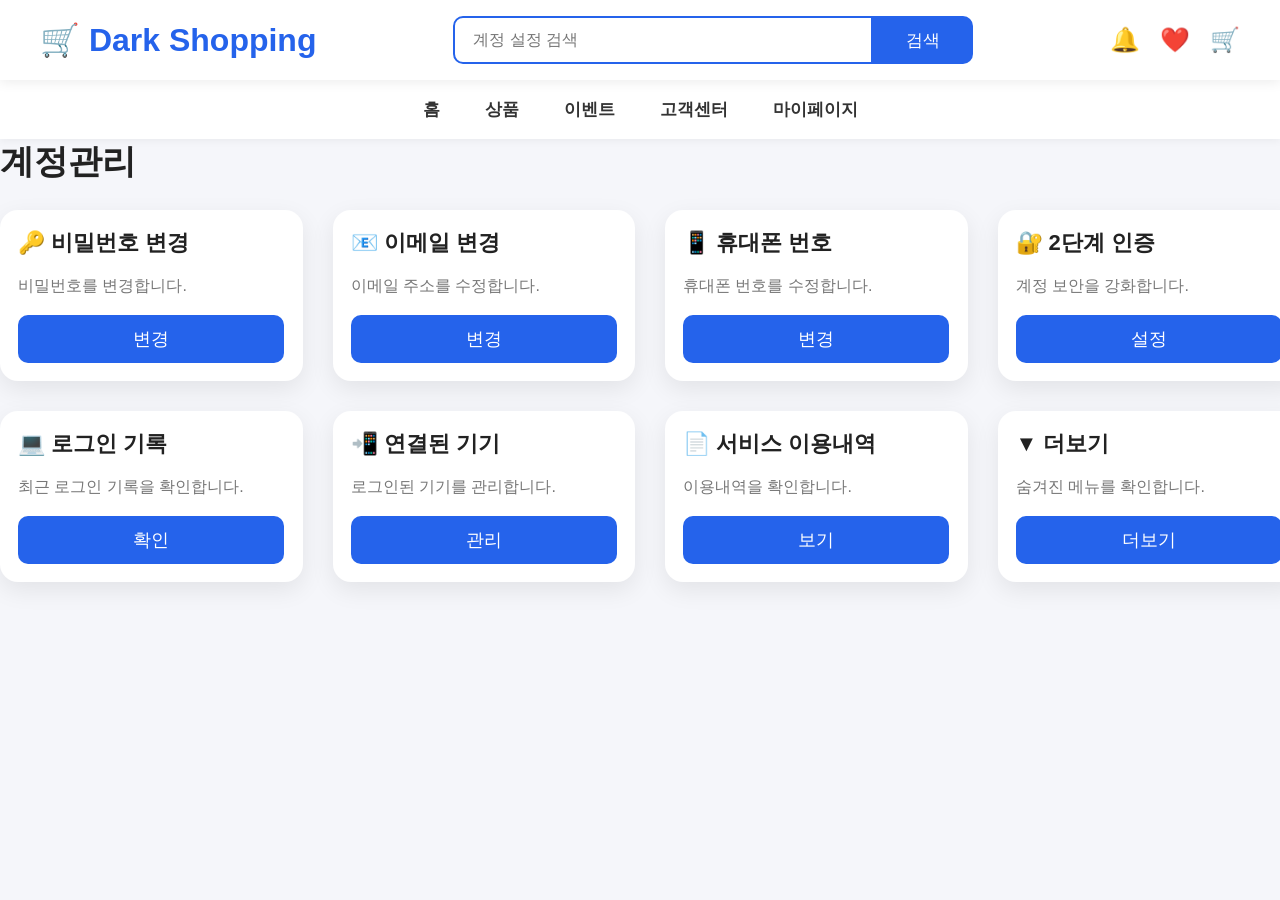
==== dark-account.html @ bb973501 "Create dark-account.html" ====
<!DOCTYPE html>
<html lang="ko">

<head>

<meta charset="UTF-8">
<meta name="viewport" content="width=device-width, initial-scale=1.0">

<title>계정관리</title>

<link rel="stylesheet" href="dark.css">

</head>

<body>

<header class="header">

<div class="logo">
🛒 Dark Shopping
</div>

<div class="searchBox">

<input
type="text"
placeholder="계정 설정 검색">

<button>검색</button>

</div>

<div class="userMenu">

<span>🔔</span>
<span>❤️</span>
<span>🛒</span>

</div>

</header>

<nav>

<a href="dark-home.html">홈</a>

<a href="#">상품</a>

<a href="#">이벤트</a>

<a href="#">고객센터</a>

<a href="dark-mypage.html">마이페이지</a>

</nav>

<section class="recommend">

<h2>

계정관리

</h2>

<div class="products">

<div class="card">

<h3>🔑 비밀번호 변경</h3>

<p>비밀번호를 변경합니다.</p>

<button>변경</button>

</div>

<div class="card">

<h3>📧 이메일 변경</h3>

<p>이메일 주소를 수정합니다.</p>

<button>변경</button>

</div>

<div class="card">

<h3>📱 휴대폰 번호</h3>

<p>휴대폰 번호를 수정합니다.</p>

<button>변경</button>

</div>

<div class="card">

<h3>🔐 2단계 인증</h3>

<p>계정 보안을 강화합니다.</p>

<button>설정</button>

</div>

<div class="card">

<h3>💻 로그인 기록</h3>

<p>최근 로그인 기록을 확인합니다.</p>

<button>확인</button>

</div>

<div class="card">

<h3>📲 연결된 기기</h3>

<p>로그인된 기기를 관리합니다.</p>

<button>관리</button>

</div>

<div class="card">

<h3>📄 서비스 이용내역</h3>

<p>이용내역을 확인합니다.</p>

<button>보기</button>

</div>

<div class="card">

<h3>▼ 더보기</h3>

<p>숨겨진 메뉴를 확인합니다.</p>

<button
onclick="location.href='dark-withdraw1.html'">

더보기

</button>

</div>

</div>

</section>

<script src="dark.js"></script>

</body>

</html>
---- dark.css ----
*{
margin:0;
padding:0;
box-sizing:border-box;
font-family:"Pretendard","Malgun Gothic",sans-serif;
}

body{
background:#f5f6fa;
color:#222;
}

/* HEADER */

.header{

height:80px;

background:white;

display:flex;

align-items:center;

justify-content:space-between;

padding:0 40px;

box-shadow:0 2px 12px rgba(0,0,0,.08);

position:sticky;

top:0;

z-index:999;

}

.logo{

font-size:32px;

font-weight:bold;

color:#2563eb;

}

.searchBox{

display:flex;

width:520px;

}

.searchBox input{

flex:1;

height:48px;

padding-left:18px;

border:2px solid #2563eb;

border-radius:10px 0 0 10px;

font-size:16px;

outline:none;

}

.searchBox button{

width:100px;

border:none;

background:#2563eb;

color:white;

font-size:17px;

cursor:pointer;

border-radius:0 10px 10px 0;

}

.userMenu{

display:flex;

align-items:center;

gap:20px;

font-size:24px;

}

.profile{

display:flex;

align-items:center;

gap:12px;

margin-left:15px;

}

.avatar{

width:45px;

height:45px;

border-radius:50%;

background:#2563eb;

color:white;

display:flex;

justify-content:center;

align-items:center;

font-weight:bold;

font-size:20px;

}

.profile p{

font-size:13px;

color:#777;

}

/* MENU */

nav{

background:white;

display:flex;

justify-content:center;

gap:45px;

padding:18px;

box-shadow:0 2px 8px rgba(0,0,0,.05);

}

nav a{

text-decoration:none;

color:#333;

font-size:17px;

font-weight:600;

transition:.25s;

}

nav a:hover{

color:#2563eb;

}

/* HERO */

.hero{

width:1300px;

margin:35px auto;

height:330px;

background:linear-gradient(135deg,#2563eb,#60a5fa);

border-radius:22px;

display:flex;

align-items:center;

padding-left:70px;

color:white;

}

.hero h1{

font-size:64px;

margin-bottom:20px;

}

.hero p{

font-size:24px;

margin-bottom:25px;

}

.hero button{

padding:15px 35px;

border:none;

background:white;

color:#2563eb;

font-size:18px;

border-radius:10px;

cursor:pointer;

font-weight:bold;

}

/* MISSION */

.mission{

width:1300px;

margin:auto;

margin-bottom:35px;

background:#fff7d6;

border-left:8px solid orange;

padding:25px;

border-radius:12px;

display:flex;

justify-content:space-between;

align-items:center;

}

.mission h2{

font-size:28px;

}

#timer{

font-size:30px;

font-weight:bold;

color:red;

}

#clickCount{

font-size:22px;

}

/* PRODUCTS */

.recommend{

width:1300px;

margin:auto;

margin-bottom:60px;

}

.recommend h2{

margin-bottom:25px;

font-size:34px;

}

.products{

display:grid;

grid-template-columns:repeat(4,1fr);

gap:30px;

}

.card{

background:white;

border-radius:18px;

overflow:hidden;

box-shadow:0 8px 25px rgba(0,0,0,.08);

transition:.3s;

}

.card:hover{

transform:translateY(-10px);

}

.card img{

width:100%;

height:230px;

object-fit:cover;

}

.card h3{

margin:18px;

font-size:22px;

}

.card p{

margin:0 18px;

color:#777;

}

.card h4{

margin:18px;

font-size:28px;

color:#2563eb;

}

.card button{

width:88%;

margin:18px;

height:48px;

border:none;

background:#2563eb;

color:white;

font-size:18px;

border-radius:10px;

cursor:pointer;

}

/* FOOTER */

footer{

margin-top:60px;

background:#1f2937;

color:white;

padding:45px;

text-align:center;

font-size:18px;

}

@media(max-width:1200px){

.hero,
.recommend,
.mission{

width:95%;

}

.products{

grid-template-columns:repeat(2,1fr);

}

.searchBox{

width:350px;

}

}

@media(max-width:700px){

.header{

flex-direction:column;

height:auto;

padding:20px;

gap:15px;

}

nav{

flex-wrap:wrap;

gap:20px;

}

.products{

grid-template-columns:1fr;

}

.searchBox{

width:100%;

}

.hero{

padding:30px;

height:auto;

}

.hero h1{

font-size:42px;

}

.hero p{

font-size:18px;

}

}
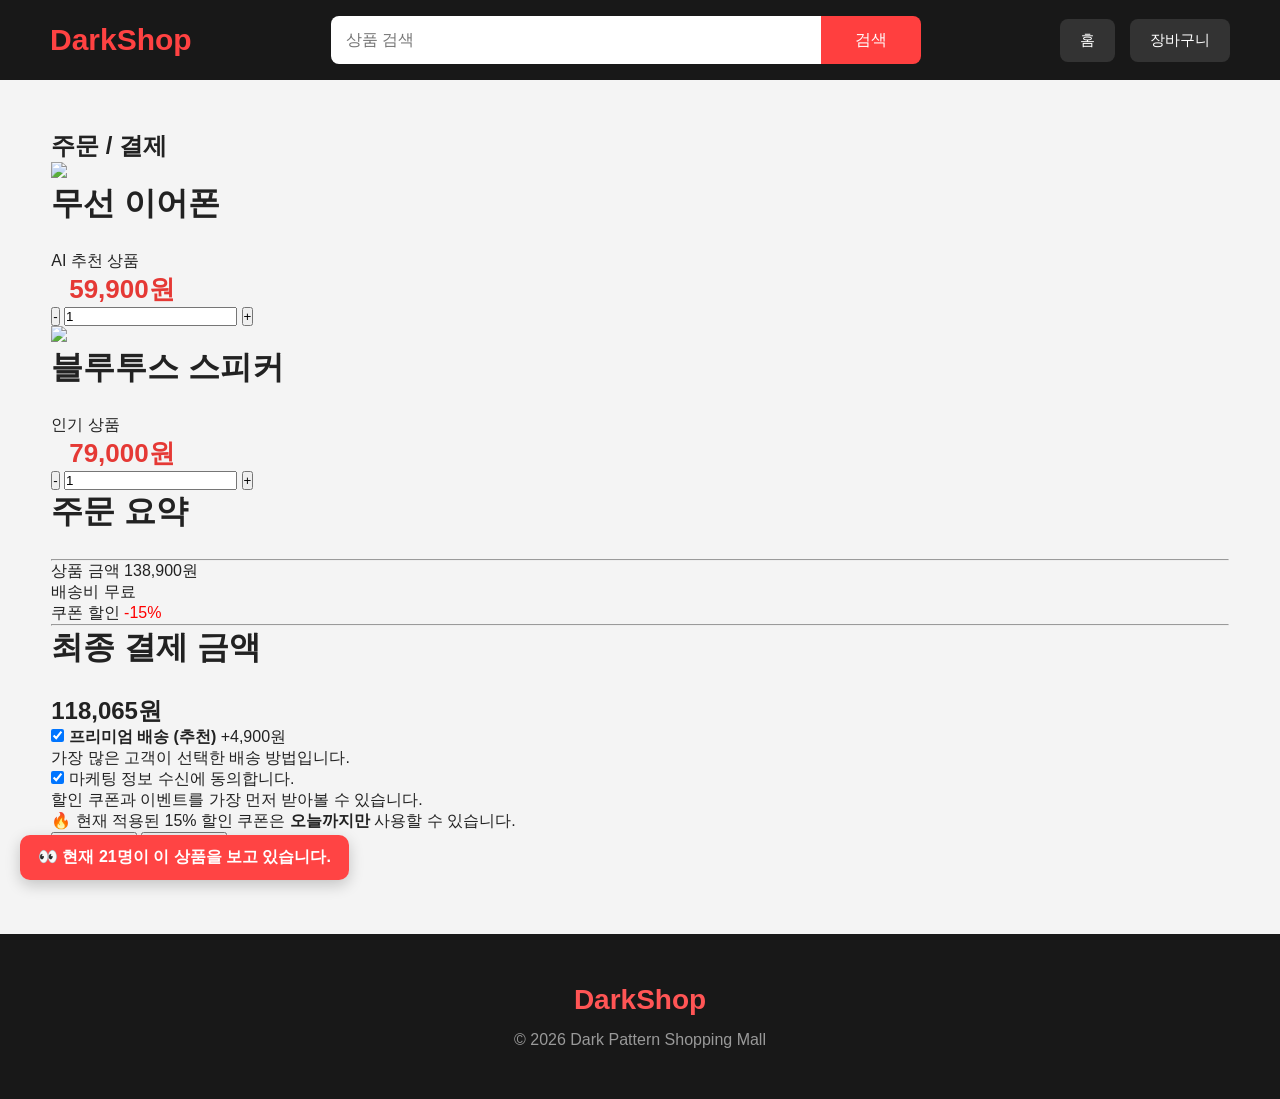
==== commit bb020ac4: "Update dark-account.html" ====
--- a/dark-account.html
+++ b/dark-account.html
@@ -1,12 +1,11 @@
 <!DOCTYPE html>
 <html lang="ko">
-
 <head>
 
 <meta charset="UTF-8">
 <meta name="viewport" content="width=device-width, initial-scale=1.0">
 
-<title>계정관리</title>
+<title>주문하기</title>
 
 <link rel="stylesheet" href="dark.css">
 
@@ -16,145 +15,291 @@
 
 <header class="header">
 
-<div class="logo">
-🛒 Dark Shopping
-</div>
-
-<div class="searchBox">
+    <div class="logo">
+        DarkShop
+    </div>
+
+    <div class="search-box">
+
+        <input
+        type="text"
+        placeholder="상품 검색">
+
+        <button>
+            검색
+        </button>
+
+    </div>
+
+    <nav>
+
+        <button onclick="location.href='dark-home.html'">
+            홈
+        </button>
+
+        <button>
+            장바구니
+        </button>
+
+    </nav>
+
+</header>
+
+<section class="order-page">
+
+<h1>
+
+주문 / 결제
+
+</h1>
+
+<div class="order-container">
+
+<!-- 왼쪽 -->
+
+<div class="order-left">
+
+<div class="cart-item">
+
+<img
+src="https://picsum.photos/220/180?20">
+
+<div class="item-info">
+
+<h2>
+
+무선 이어폰
+
+</h2>
+
+<p>
+
+AI 추천 상품
+
+</p>
+
+<p class="price">
+
+59,900원
+
+</p>
+
+<div class="quantity">
+
+<button>-</button>
 
 <input
-type="text"
-placeholder="계정 설정 검색">
-
-<button>검색</button>
-
-</div>
-
-<div class="userMenu">
-
-<span>🔔</span>
-<span>❤️</span>
-<span>🛒</span>
-
-</div>
-
-</header>
-
-<nav>
-
-<a href="dark-home.html">홈</a>
-
-<a href="#">상품</a>
-
-<a href="#">이벤트</a>
-
-<a href="#">고객센터</a>
-
-<a href="dark-mypage.html">마이페이지</a>
-
-</nav>
-
-<section class="recommend">
+type="number"
+value="1"
+min="1">
+
+<button>+</button>
+
+</div>
+
+</div>
+
+</div>
+
+<div class="cart-item">
+
+<img
+src="https://picsum.photos/220/180?21">
+
+<div class="item-info">
 
 <h2>
 
-계정관리
+블루투스 스피커
 
 </h2>
 
-<div class="products">
-
-<div class="card">
-
-<h3>🔑 비밀번호 변경</h3>
-
-<p>비밀번호를 변경합니다.</p>
-
-<button>변경</button>
-
-</div>
-
-<div class="card">
-
-<h3>📧 이메일 변경</h3>
-
-<p>이메일 주소를 수정합니다.</p>
-
-<button>변경</button>
-
-</div>
-
-<div class="card">
-
-<h3>📱 휴대폰 번호</h3>
-
-<p>휴대폰 번호를 수정합니다.</p>
-
-<button>변경</button>
-
-</div>
-
-<div class="card">
-
-<h3>🔐 2단계 인증</h3>
-
-<p>계정 보안을 강화합니다.</p>
-
-<button>설정</button>
-
-</div>
-
-<div class="card">
-
-<h3>💻 로그인 기록</h3>
-
-<p>최근 로그인 기록을 확인합니다.</p>
-
-<button>확인</button>
-
-</div>
-
-<div class="card">
-
-<h3>📲 연결된 기기</h3>
-
-<p>로그인된 기기를 관리합니다.</p>
-
-<button>관리</button>
-
-</div>
-
-<div class="card">
-
-<h3>📄 서비스 이용내역</h3>
-
-<p>이용내역을 확인합니다.</p>
-
-<button>보기</button>
-
-</div>
-
-<div class="card">
-
-<h3>▼ 더보기</h3>
-
-<p>숨겨진 메뉴를 확인합니다.</p>
+<p>
+
+인기 상품
+
+</p>
+
+<p class="price">
+
+79,000원
+
+</p>
+
+<div class="quantity">
+
+<button>-</button>
+
+<input
+type="number"
+value="1"
+min="1">
+
+<button>+</button>
+
+</div>
+
+</div>
+
+</div>
+
+</div>
+
+<!-- 오른쪽 -->
+
+<div class="order-right">
+
+<h2>
+
+주문 요약
+
+</h2>
+
+<hr>
+
+<p>
+
+상품 금액
+
+<span>
+
+138,900원
+
+</span>
+
+</p>
+
+<p>
+
+배송비
+
+<span>
+
+무료
+
+</span>
+
+</p>
+
+<p>
+
+쿠폰 할인
+
+<span style="color:red;">
+
+-15%
+
+</span>
+
+</p>
+
+<hr>
+
+<h2>
+
+최종 결제 금액
+
+</h2>
+
+<h1 class="total-price">
+
+118,065원
+
+</h1>
+<!-- 다크패턴 옵션 -->
+
+<div class="option-box">
+
+    <label>
+
+        <input
+        type="checkbox"
+        checked>
+
+        <strong>프리미엄 배송 (추천)</strong>
+
+        <span class="option-price">
+
+            +4,900원
+
+        </span>
+
+    </label>
+
+    <p class="option-desc">
+
+        가장 많은 고객이 선택한 배송 방법입니다.
+
+    </p>
+
+</div>
+
+<div class="option-box">
+
+    <label>
+
+        <input
+        type="checkbox"
+        checked>
+
+        마케팅 정보 수신에 동의합니다.
+
+    </label>
+
+    <p class="option-desc">
+
+        할인 쿠폰과 이벤트를 가장 먼저 받아볼 수 있습니다.
+
+    </p>
+
+</div>
+
+<div class="warning-box">
+
+    🔥 현재 적용된 15% 할인 쿠폰은
+    <strong>오늘까지만</strong> 사용할 수 있습니다.
+
+</div>
 
 <button
-onclick="location.href='dark-withdraw1.html'">
-
-더보기
+class="pay-button"
+onclick="location.href='dark-finish.html'">
+
+    지금 결제하기
 
 </button>
 
+<button
+class="cancel-button"
+onclick="location.href='dark-home.html'">
+
+    계속 쇼핑하기
+
+</button>
+
 </div>
 
 </div>
 
 </section>
 
+<footer>
+
+<div>
+
+DarkShop
+
+</div>
+
+<p>
+
+© 2026 Dark Pattern Shopping Mall
+
+</p>
+
+</footer>
+
 <script src="dark.js"></script>
 
 </body>
-
 </html>
--- a/dark.css
+++ b/dark.css
@@ -1,499 +1,714 @@
+/* ===========================
+   기본 설정
+=========================== */
+
 *{
-margin:0;
-padding:0;
-box-sizing:border-box;
-font-family:"Pretendard","Malgun Gothic",sans-serif;
+    margin:0;
+    padding:0;
+    box-sizing:border-box;
 }
 
 body{
-background:#f5f6fa;
-color:#222;
-}
-
-/* HEADER */
+
+    font-family:"Pretendard",sans-serif;
+    background:#f4f4f4;
+    color:#222;
+
+}
+
+a{
+
+    text-decoration:none;
+    color:inherit;
+
+}
+
+button{
+
+    cursor:pointer;
+    transition:.3s;
+
+}
+
+/* ===========================
+   HEADER
+=========================== */
 
 .header{
 
-height:80px;
-
-background:white;
-
-display:flex;
-
-align-items:center;
-
-justify-content:space-between;
-
-padding:0 40px;
-
-box-shadow:0 2px 12px rgba(0,0,0,.08);
-
-position:sticky;
-
-top:0;
-
-z-index:999;
+    width:100%;
+    height:80px;
+
+    background:#181818;
+
+    display:flex;
+
+    justify-content:space-between;
+
+    align-items:center;
+
+    padding:0 50px;
+
+    position:sticky;
+
+    top:0;
+
+    z-index:999;
 
 }
 
 .logo{
 
-font-size:32px;
-
-font-weight:bold;
-
-color:#2563eb;
-
-}
-
-.searchBox{
-
-display:flex;
-
-width:520px;
-
-}
-
-.searchBox input{
-
-flex:1;
-
-height:48px;
-
-padding-left:18px;
-
-border:2px solid #2563eb;
-
-border-radius:10px 0 0 10px;
-
-font-size:16px;
-
-outline:none;
-
-}
-
-.searchBox button{
-
-width:100px;
-
-border:none;
-
-background:#2563eb;
-
-color:white;
-
-font-size:17px;
-
-cursor:pointer;
-
-border-radius:0 10px 10px 0;
-
-}
-
-.userMenu{
-
-display:flex;
-
-align-items:center;
-
-gap:20px;
-
-font-size:24px;
-
-}
-
-.profile{
-
-display:flex;
-
-align-items:center;
-
-gap:12px;
-
-margin-left:15px;
-
-}
-
-.avatar{
-
-width:45px;
-
-height:45px;
-
-border-radius:50%;
-
-background:#2563eb;
-
-color:white;
-
-display:flex;
-
-justify-content:center;
-
-align-items:center;
-
-font-weight:bold;
-
-font-size:20px;
-
-}
-
-.profile p{
-
-font-size:13px;
-
-color:#777;
-
-}
-
-/* MENU */
+    font-size:30px;
+
+    font-weight:bold;
+
+    color:#ff4242;
+
+}
+
+.search-box{
+
+    width:50%;
+
+    display:flex;
+
+}
+
+.search-box input{
+
+    flex:1;
+
+    padding:15px;
+
+    border:none;
+
+    border-radius:8px 0 0 8px;
+
+    outline:none;
+
+    font-size:16px;
+
+}
+
+.search-box button{
+
+    width:100px;
+
+    border:none;
+
+    background:#ff3f3f;
+
+    color:white;
+
+    font-size:16px;
+
+    border-radius:0 8px 8px 0;
+
+}
+
+.search-box button:hover{
+
+    background:#d92f2f;
+
+}
 
 nav{
 
-background:white;
-
-display:flex;
-
-justify-content:center;
-
-gap:45px;
-
-padding:18px;
-
-box-shadow:0 2px 8px rgba(0,0,0,.05);
-
-}
-
-nav a{
-
-text-decoration:none;
-
-color:#333;
-
-font-size:17px;
-
-font-weight:600;
-
-transition:.25s;
-
-}
-
-nav a:hover{
-
-color:#2563eb;
-
-}
-
-/* HERO */
-
-.hero{
-
-width:1300px;
-
-margin:35px auto;
-
-height:330px;
-
-background:linear-gradient(135deg,#2563eb,#60a5fa);
-
-border-radius:22px;
-
-display:flex;
-
-align-items:center;
-
-padding-left:70px;
-
-color:white;
-
-}
-
-.hero h1{
-
-font-size:64px;
-
-margin-bottom:20px;
-
-}
-
-.hero p{
-
-font-size:24px;
-
-margin-bottom:25px;
-
-}
-
-.hero button{
-
-padding:15px 35px;
-
-border:none;
-
-background:white;
-
-color:#2563eb;
-
-font-size:18px;
-
-border-radius:10px;
-
-cursor:pointer;
-
-font-weight:bold;
-
-}
-
-/* MISSION */
-
-.mission{
-
-width:1300px;
-
-margin:auto;
-
-margin-bottom:35px;
-
-background:#fff7d6;
-
-border-left:8px solid orange;
-
-padding:25px;
-
-border-radius:12px;
-
-display:flex;
-
-justify-content:space-between;
-
-align-items:center;
-
-}
-
-.mission h2{
-
-font-size:28px;
+    display:flex;
+
+    gap:15px;
+
+}
+
+nav button{
+
+    padding:12px 20px;
+
+    border:none;
+
+    border-radius:8px;
+
+    background:#333;
+
+    color:white;
+
+    font-size:15px;
+
+}
+
+nav button:hover{
+
+    background:#ff4747;
+
+}
+
+/* ===========================
+   CATEGORY
+=========================== */
+
+.category{
+
+    display:flex;
+
+    justify-content:center;
+
+    gap:15px;
+
+    padding:20px;
+
+    background:white;
+
+}
+
+.category button{
+
+    padding:10px 18px;
+
+    border:none;
+
+    border-radius:30px;
+
+    background:#ececec;
+
+    font-weight:bold;
+
+}
+
+.category button:hover{
+
+    background:#ff5555;
+
+    color:white;
+
+}
+
+/* ===========================
+   BANNER
+=========================== */
+
+.banner{
+
+    width:92%;
+
+    height:330px;
+
+    margin:40px auto;
+
+    border-radius:20px;
+
+    background:linear-gradient(
+        135deg,
+        #ff4a4a,
+        #7a0000
+    );
+
+    display:flex;
+
+    align-items:center;
+
+    padding-left:70px;
+
+    color:white;
+
+}
+
+.banner-text h1{
+
+    font-size:48px;
+
+    margin-bottom:20px;
+
+}
+
+.banner-text p{
+
+    font-size:20px;
+
+    margin-bottom:30px;
+
+    line-height:1.6;
+
+}
+
+.banner-text button{
+
+    padding:18px 35px;
+
+    border:none;
+
+    border-radius:10px;
+
+    background:white;
+
+    color:#c00000;
+
+    font-size:18px;
+
+    font-weight:bold;
+
+}
+
+.banner-text button:hover{
+
+    transform:scale(1.05);
+
+}
+/* ===========================
+   공통 Section
+=========================== */
+
+section{
+
+    width:92%;
+    margin:50px auto;
+
+}
+
+section h2{
+
+    font-size:32px;
+    margin-bottom:25px;
+    color:#222;
+
+}
+
+/* ===========================
+   추천 문구
+=========================== */
+
+.recommend-message{
+
+    color:#666;
+    font-size:18px;
+    margin-bottom:30px;
+    line-height:1.6;
+
+}
+
+/* ===========================
+   상품 목록
+=========================== */
+
+.product-grid{
+
+    display:grid;
+
+    grid-template-columns:repeat(auto-fit,minmax(250px,1fr));
+
+    gap:30px;
+
+}
+
+/* ===========================
+   상품 카드
+=========================== */
+
+.product{
+
+    background:white;
+
+    border-radius:18px;
+
+    overflow:hidden;
+
+    box-shadow:0 8px 20px rgba(0,0,0,.08);
+
+    transition:.3s;
+
+    position:relative;
+
+}
+
+.product:hover{
+
+    transform:translateY(-8px);
+
+    box-shadow:0 18px 35px rgba(0,0,0,.15);
+
+}
+
+.product img{
+
+    width:100%;
+    height:220px;
+    object-fit:cover;
+
+}
+
+.product h3{
+
+    padding:18px;
+    font-size:22px;
+
+}
+
+.price{
+
+    padding:0 18px;
+
+    color:#e53935;
+
+    font-size:26px;
+
+    font-weight:bold;
+
+}
+
+.product button{
+
+    width:calc(100% - 36px);
+
+    margin:18px;
+
+    border:none;
+
+    border-radius:10px;
+
+    padding:15px;
+
+    background:#ff4444;
+
+    color:white;
+
+    font-size:17px;
+
+    font-weight:bold;
+
+}
+
+.product button:hover{
+
+    background:#d62828;
+
+}
+
+/* ===========================
+   AI 추천 배지
+=========================== */
+
+.badge{
+
+    position:absolute;
+
+    top:15px;
+
+    right:15px;
+
+    background:#ff2f2f;
+
+    color:white;
+
+    padding:7px 14px;
+
+    border-radius:20px;
+
+    font-size:13px;
+
+    font-weight:bold;
+
+    box-shadow:0 4px 10px rgba(0,0,0,.2);
+
+}
+
+/* ===========================
+   인기 상품
+=========================== */
+
+.popular{
+
+    margin-top:80px;
+
+}
+
+.popular h2{
+
+    color:#222;
+
+}
+
+/* ===========================
+   버튼 공통
+=========================== */
+
+.product button,
+.banner button{
+
+    transition:.25s;
+
+}
+
+.product button:active,
+.banner button:active{
+
+    transform:scale(.96);
+
+}
+/* ===========================
+   오늘만 이벤트 (다크패턴)
+=========================== */
+
+.event-box{
+
+    width:92%;
+    margin:70px auto;
+
+    background:linear-gradient(135deg,#ff3b3b,#8b0000);
+
+    color:white;
+
+    padding:45px;
+
+    border-radius:20px;
+
+    text-align:center;
+
+    box-shadow:0 10px 30px rgba(0,0,0,.2);
+
+}
+
+.event-box h2{
+
+    color:white;
+    margin-bottom:20px;
+    font-size:36px;
+
+}
+
+.event-text{
+
+    font-size:20px;
+    line-height:1.8;
+
+}
+
+.countdown{
+
+    margin-top:35px;
+
+    font-size:26px;
+
+    font-weight:bold;
 
 }
 
 #timer{
 
-font-size:30px;
-
-font-weight:bold;
-
-color:red;
-
-}
-
-#clickCount{
-
-font-size:22px;
-
-}
-
-/* PRODUCTS */
-
-.recommend{
-
-width:1300px;
-
-margin:auto;
-
-margin-bottom:60px;
-
-}
-
-.recommend h2{
-
-margin-bottom:25px;
-
-font-size:34px;
-
-}
-
-.products{
-
-display:grid;
-
-grid-template-columns:repeat(4,1fr);
-
-gap:30px;
-
-}
-
-.card{
-
-background:white;
-
-border-radius:18px;
-
-overflow:hidden;
-
-box-shadow:0 8px 25px rgba(0,0,0,.08);
-
-transition:.3s;
-
-}
-
-.card:hover{
-
-transform:translateY(-10px);
-
-}
-
-.card img{
-
-width:100%;
-
-height:230px;
-
-object-fit:cover;
-
-}
-
-.card h3{
-
-margin:18px;
-
-font-size:22px;
-
-}
-
-.card p{
-
-margin:0 18px;
-
-color:#777;
-
-}
-
-.card h4{
-
-margin:18px;
-
-font-size:28px;
-
-color:#2563eb;
-
-}
-
-.card button{
-
-width:88%;
-
-margin:18px;
-
-height:48px;
-
-border:none;
-
-background:#2563eb;
-
-color:white;
-
-font-size:18px;
-
-border-radius:10px;
-
-cursor:pointer;
-
-}
-
-/* FOOTER */
+    display:inline-block;
+
+    margin-left:10px;
+
+    padding:10px 18px;
+
+    background:white;
+
+    color:red;
+
+    border-radius:10px;
+
+    font-size:32px;
+
+}
+
+.event-btn{
+
+    margin-top:35px;
+
+    padding:18px 45px;
+
+    border:none;
+
+    border-radius:12px;
+
+    background:#fff;
+
+    color:#c00000;
+
+    font-size:22px;
+
+    font-weight:bold;
+
+    transition:.3s;
+
+}
+
+.event-btn:hover{
+
+    transform:scale(1.08);
+
+}
+
+/* ===========================
+   최근 본 상품
+=========================== */
+
+.recent{
+
+    margin-top:80px;
+
+}
+
+/* ===========================
+   리뷰
+=========================== */
+
+.review{
+
+    margin-top:80px;
+
+}
+
+.review-box{
+
+    background:white;
+
+    border-radius:15px;
+
+    padding:25px;
+
+    margin-bottom:20px;
+
+    box-shadow:0 6px 15px rgba(0,0,0,.08);
+
+    font-size:18px;
+
+    line-height:1.7;
+
+}
+
+/* ===========================
+   Footer
+=========================== */
 
 footer{
 
-margin-top:60px;
-
-background:#1f2937;
-
-color:white;
-
-padding:45px;
-
-text-align:center;
-
-font-size:18px;
-
-}
-
-@media(max-width:1200px){
-
-.hero,
-.recommend,
-.mission{
-
-width:95%;
-
-}
-
-.products{
-
-grid-template-columns:repeat(2,1fr);
-
-}
-
-.searchBox{
-
-width:350px;
-
-}
-
-}
-
-@media(max-width:700px){
+    margin-top:80px;
+
+    background:#181818;
+
+    color:#ddd;
+
+    text-align:center;
+
+    padding:50px 20px;
+
+}
+
+footer div{
+
+    font-size:28px;
+
+    font-weight:bold;
+
+    color:#ff5555;
+
+    margin-bottom:15px;
+
+}
+
+footer p{
+
+    color:#999;
+
+}
+
+/* ===========================
+   스크롤바
+=========================== */
+
+::-webkit-scrollbar{
+
+    width:10px;
+
+}
+
+::-webkit-scrollbar-thumb{
+
+    background:#c8c8c8;
+
+    border-radius:10px;
+
+}
+
+::-webkit-scrollbar-thumb:hover{
+
+    background:#999;
+
+}
+
+/* ===========================
+   모바일
+=========================== */
+
+@media(max-width:900px){
 
 .header{
 
-flex-direction:column;
-
-height:auto;
-
-padding:20px;
-
-gap:15px;
-
-}
-
-nav{
-
-flex-wrap:wrap;
-
-gap:20px;
-
-}
-
-.products{
-
-grid-template-columns:1fr;
-
-}
-
-.searchBox{
-
-width:100%;
-
-}
-
-.hero{
-
-padding:30px;
-
-height:auto;
-
-}
-
-.hero h1{
-
-font-size:42px;
-
-}
-
-.hero p{
-
-font-size:18px;
-
-}
-
-}
+    flex-direction:column;
+
+    height:auto;
+
+    padding:20px;
+
+}
+
+.search-box{
+
+    width:100%;
+    margin:20px 0;
+
+}
+
+.banner{
+
+    height:auto;
+
+    padding:50px 30px;
+
+}
+
+.banner-text h1{
+
+    font-size:36px;
+
+}
+
+.banner-text p{
+
+    font-size:18px;
+
+}
+
+.product-grid{
+
+    grid-template-columns:1fr;
+
+}
+
+.category{
+
+    flex-wrap:wrap;
+
+}
+
+.event-box{
+
+    padding:30px;
+
+}
+
+.event-box h2{
+
+    font-size:28px;
+
+}
+
+#timer{
+
+    display:block;
+
+    margin:20px auto 0;
+
+}
+
+}
